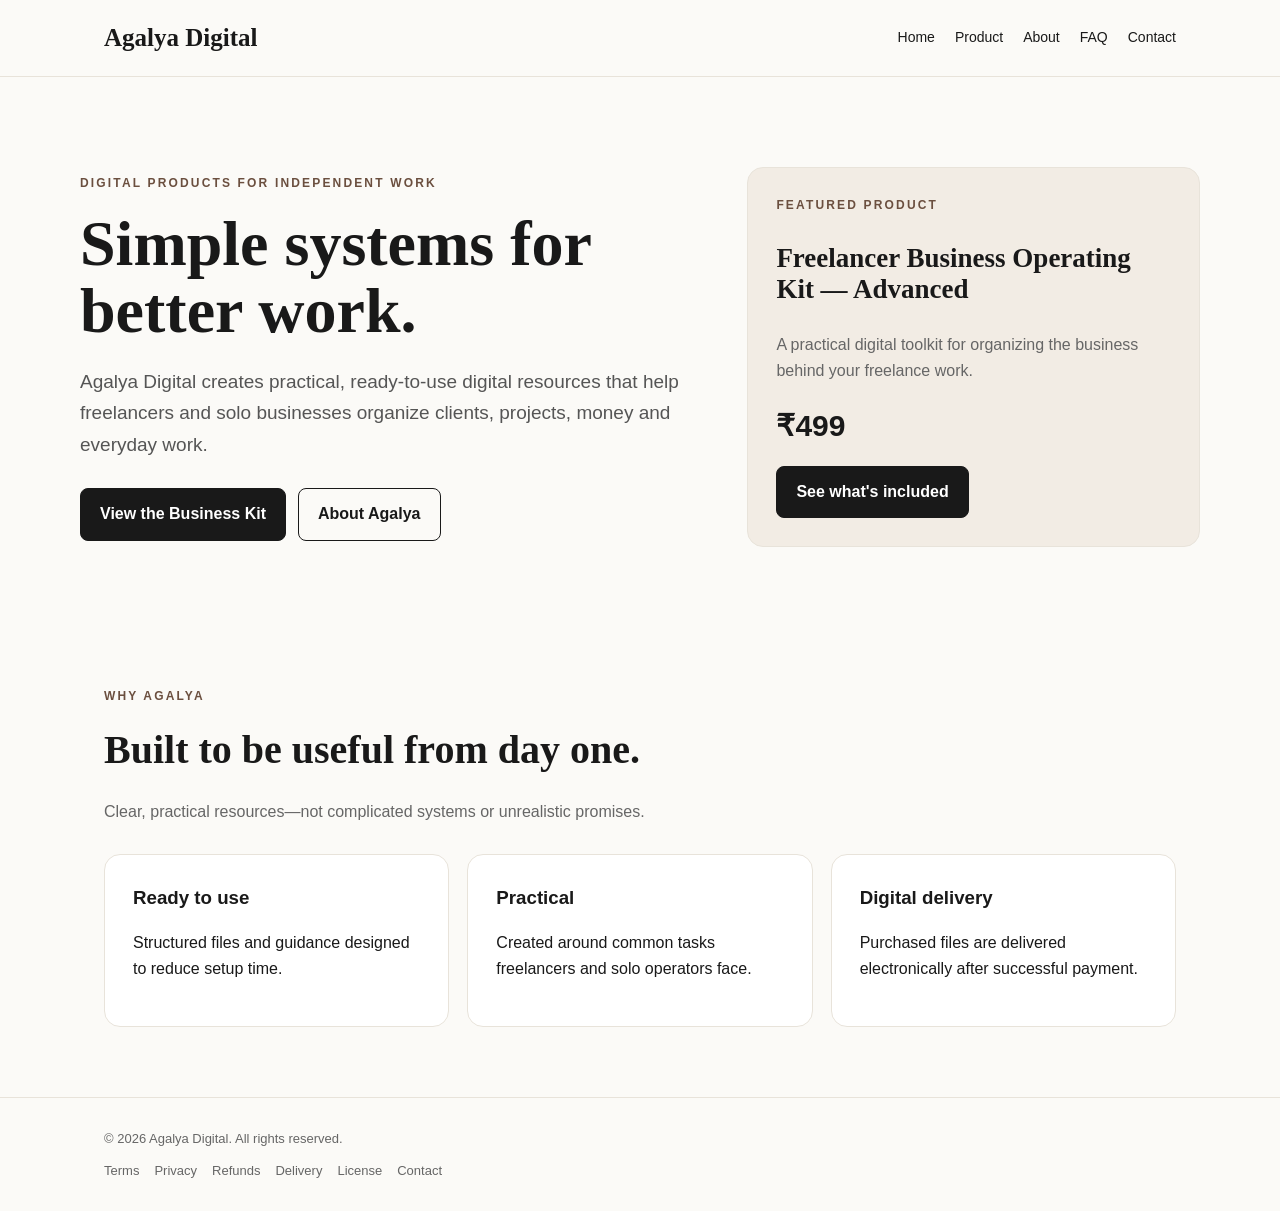
==== index.html @ ae73d0d1 "Add files via upload" ====
<!doctype html><html lang="en"><head><meta charset="utf-8"><meta name="viewport" content="width=device-width,initial-scale=1"><meta name="description" content="Agalya Digital — practical digital products for freelancers and solo businesses."><title>Agalya Digital — Practical Digital Products</title><link rel="stylesheet" href="styles.css"></head><body><header><div class="wrap nav"><a class="brand" href="index.html">Agalya Digital</a><nav class="navlinks"><a href="index.html">Home</a><a href="product.html">Product</a><a href="about.html">About</a><a href="faq.html">FAQ</a><a href="contact.html">Contact</a></nav></div></header><main><section class="hero wrap"><div><div class="eyebrow">Digital products for independent work</div><h1>Simple systems for better work.</h1><p class="lead">Agalya Digital creates practical, ready-to-use digital resources that help freelancers and solo businesses organize clients, projects, money and everyday work.</p><div class="actions"><a class="btn primary" href="product.html">View the Business Kit</a><a class="btn" href="about.html">About Agalya</a></div></div><div class="hero-card"><div class="eyebrow">Featured product</div><h3>Freelancer Business Operating Kit — Advanced</h3><p class="mini">A practical digital toolkit for organizing the business behind your freelance work.</p><div class="price">₹499</div><a class="btn primary" href="product.html">See what's included</a></div></section><section class="section"><div class="wrap"><div class="eyebrow">Why Agalya</div><h2>Built to be useful from day one.</h2><p class="section-intro">Clear, practical resources—not complicated systems or unrealistic promises.</p><div class="grid"><div class="card"><h3>Ready to use</h3><p>Structured files and guidance designed to reduce setup time.</p></div><div class="card"><h3>Practical</h3><p>Created around common tasks freelancers and solo operators face.</p></div><div class="card"><h3>Digital delivery</h3><p>Purchased files are delivered electronically after successful payment.</p></div></div></div></section></main><footer><div class="wrap">© 2026 Agalya Digital. All rights reserved.<div class="footerlinks"><a href="terms.html">Terms</a><a href="privacy.html">Privacy</a><a href="refunds.html">Refunds</a><a href="shipping.html">Delivery</a><a href="license.html">License</a><a href="contact.html">Contact</a></div></div></footer></body></html>
---- styles.css ----
*{box-sizing:border-box}body{margin:0;background:#fbfaf7;color:#191919;font-family:Arial,sans-serif;line-height:1.65}a{color:inherit;text-decoration:none}.wrap{max-width:1120px;margin:auto;padding:0 24px}header{border-bottom:1px solid #e8e3da;background:#fbfaf7}.nav{min-height:76px;display:flex;align-items:center;justify-content:space-between;gap:20px}.brand{font:700 25px Georgia,serif}.navlinks{display:flex;gap:20px;font-size:14px}.hero{padding:90px 0 70px;display:grid;grid-template-columns:1.15fr .85fr;gap:55px;align-items:center}.eyebrow{font-size:12px;text-transform:uppercase;letter-spacing:.18em;color:#6b4f3f;font-weight:bold}.hero h1,.product h1,.policy h1,.section h2{font-family:Georgia,serif}.hero h1{font-size:64px;line-height:1.05;margin:16px 0 22px}.lead{font-size:19px;color:#555;max-width:700px}.actions{display:flex;gap:12px;flex-wrap:wrap;margin-top:28px}.btn{display:inline-block;padding:12px 19px;border:1px solid #191919;border-radius:8px;font-weight:bold}.primary{background:#191919;color:white}.hero-card,.product-box,.card{background:white;border:1px solid #e8e3da;border-radius:16px;padding:28px}.hero-card{background:#f2ece4}.hero-card h3{font:700 27px Georgia,serif}.price{font-size:30px;font-weight:800;margin:16px 0}.section{padding:70px 0}.section h2{font-size:40px;margin:10px 0}.section-intro,.mini{color:#666}.grid{display:grid;grid-template-columns:repeat(3,1fr);gap:18px;margin-top:28px}.card h3{margin:0 0 8px}.product{padding:70px 0}.product-layout{display:grid;grid-template-columns:1fr 1fr;gap:55px}.product h1,.policy h1{font-size:52px;line-height:1.1;margin:12px 0 20px}.product-box{position:sticky;top:20px}.notice{background:#f2ece4;border:1px solid #e8e3da;border-radius:10px;padding:17px;margin:22px 0}.checklist{list-style:none;padding:0}.checklist li{padding:9px 0;border-bottom:1px solid #e8e3da}.checklist li:before{content:"✓";font-weight:bold;color:#6b4f3f;margin-right:9px}.policy{max-width:850px;padding:65px 24px}.policy h2{font:700 28px Georgia,serif;margin-top:35px}.policy li,.policy p{color:#4f4f4f}.faq{border-top:1px solid #e8e3da}details{padding:19px 0;border-bottom:1px solid #e8e3da}summary{font-weight:bold;cursor:pointer}footer{border-top:1px solid #e8e3da;padding:30px 0;color:#666;font-size:13px}.footerlinks{display:flex;gap:15px;flex-wrap:wrap;margin-top:10px}@media(max-width:800px){.hero,.product-layout{grid-template-columns:1fr}.hero h1{font-size:46px}.product h1,.policy h1{font-size:42px}.grid{grid-template-columns:1fr}.nav{align-items:flex-start;padding:18px 24px}.navlinks{flex-wrap:wrap;justify-content:flex-end}.product-box{position:static}}
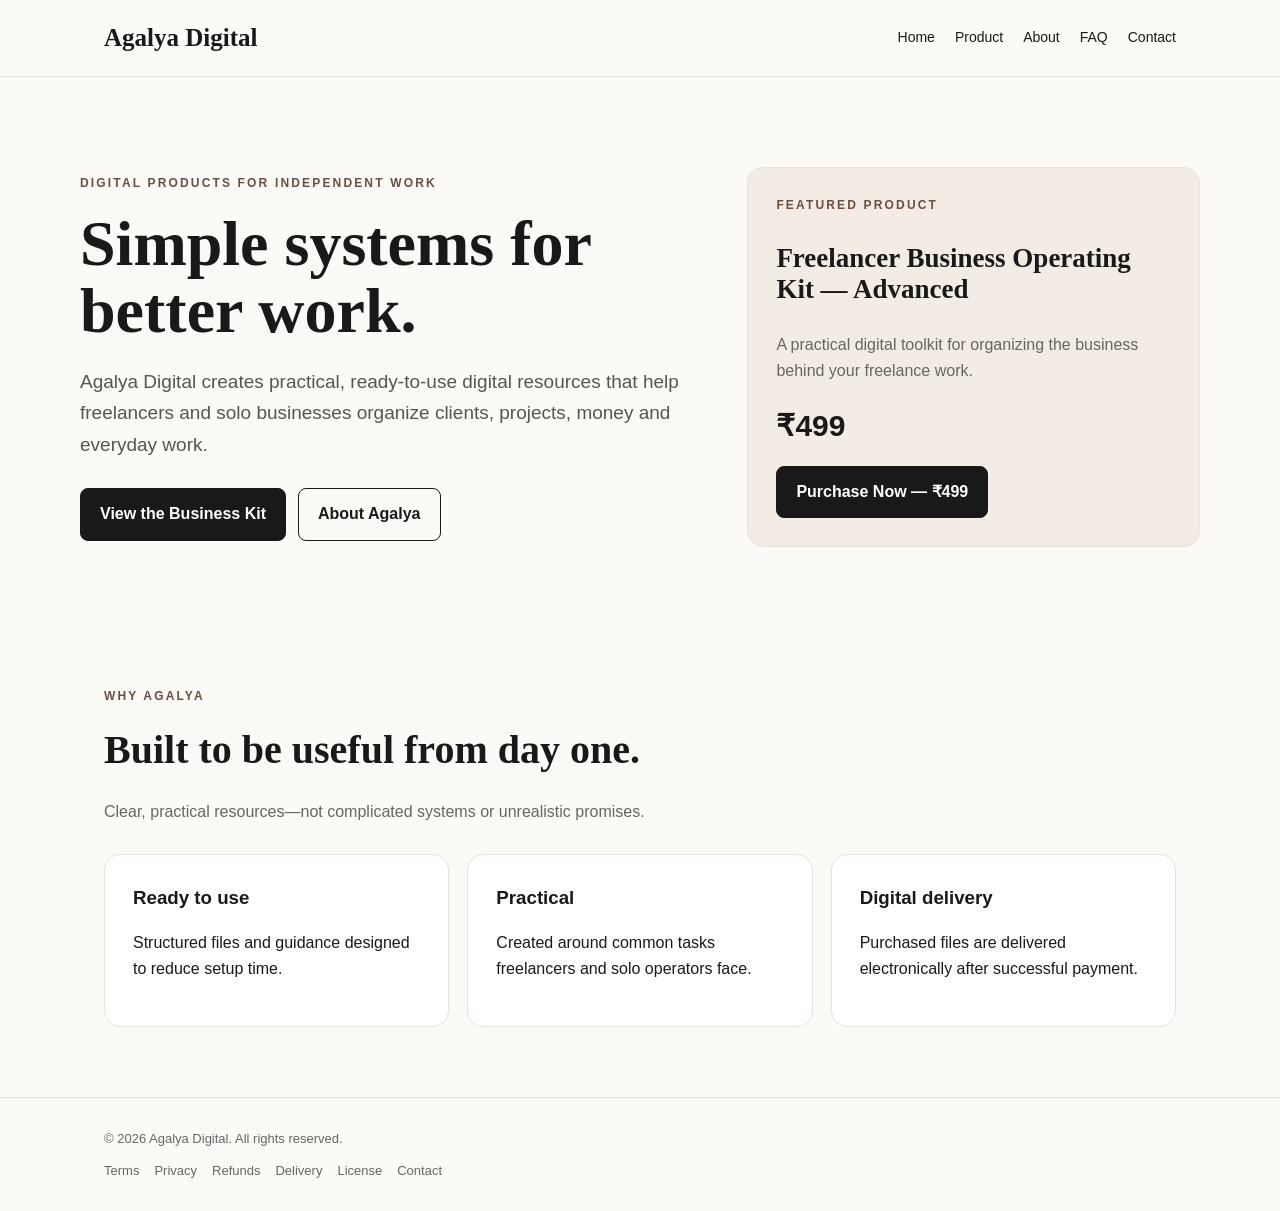
==== commit bbfe0c1a: "Add files via upload" ====
--- a/index.html
+++ b/index.html
@@ -1 +1 @@
-<!doctype html><html lang="en"><head><meta charset="utf-8"><meta name="viewport" content="width=device-width,initial-scale=1"><meta name="description" content="Agalya Digital — practical digital products for freelancers and solo businesses."><title>Agalya Digital — Practical Digital Products</title><link rel="stylesheet" href="styles.css"></head><body><header><div class="wrap nav"><a class="brand" href="index.html">Agalya Digital</a><nav class="navlinks"><a href="index.html">Home</a><a href="product.html">Product</a><a href="about.html">About</a><a href="faq.html">FAQ</a><a href="contact.html">Contact</a></nav></div></header><main><section class="hero wrap"><div><div class="eyebrow">Digital products for independent work</div><h1>Simple systems for better work.</h1><p class="lead">Agalya Digital creates practical, ready-to-use digital resources that help freelancers and solo businesses organize clients, projects, money and everyday work.</p><div class="actions"><a class="btn primary" href="product.html">View the Business Kit</a><a class="btn" href="about.html">About Agalya</a></div></div><div class="hero-card"><div class="eyebrow">Featured product</div><h3>Freelancer Business Operating Kit — Advanced</h3><p class="mini">A practical digital toolkit for organizing the business behind your freelance work.</p><div class="price">₹499</div><a class="btn primary" href="product.html">See what's included</a></div></section><section class="section"><div class="wrap"><div class="eyebrow">Why Agalya</div><h2>Built to be useful from day one.</h2><p class="section-intro">Clear, practical resources—not complicated systems or unrealistic promises.</p><div class="grid"><div class="card"><h3>Ready to use</h3><p>Structured files and guidance designed to reduce setup time.</p></div><div class="card"><h3>Practical</h3><p>Created around common tasks freelancers and solo operators face.</p></div><div class="card"><h3>Digital delivery</h3><p>Purchased files are delivered electronically after successful payment.</p></div></div></div></section></main><footer><div class="wrap">© 2026 Agalya Digital. All rights reserved.<div class="footerlinks"><a href="terms.html">Terms</a><a href="privacy.html">Privacy</a><a href="refunds.html">Refunds</a><a href="shipping.html">Delivery</a><a href="license.html">License</a><a href="contact.html">Contact</a></div></div></footer></body></html>+<!doctype html><html lang="en"><head><meta charset="utf-8"><meta name="viewport" content="width=device-width,initial-scale=1"><meta name="description" content="Agalya Digital — practical digital products for freelancers and solo businesses."><title>Agalya Digital — Practical Digital Products</title><link rel="stylesheet" href="styles.css"></head><body><header><div class="wrap nav"><a class="brand" href="index.html">Agalya Digital</a><nav class="navlinks"><a href="index.html">Home</a><a href="product.html">Product</a><a href="about.html">About</a><a href="faq.html">FAQ</a><a href="contact.html">Contact</a></nav></div></header><main><section class="hero wrap"><div><div class="eyebrow">Digital products for independent work</div><h1>Simple systems for better work.</h1><p class="lead">Agalya Digital creates practical, ready-to-use digital resources that help freelancers and solo businesses organize clients, projects, money and everyday work.</p><div class="actions"><a class="btn primary" href="product.html">View the Business Kit</a><a class="btn" href="about.html">About Agalya</a></div></div><div class="hero-card"><div class="eyebrow">Featured product</div><h3>Freelancer Business Operating Kit — Advanced</h3><p class="mini">A practical digital toolkit for organizing the business behind your freelance work.</p><div class="price">₹499</div><a class="btn primary" href="https://rzp.io/rzp/L4uqtCPH" target="_blank" rel="noopener noreferrer">Purchase Now — ₹499</a></div></section><section class="section"><div class="wrap"><div class="eyebrow">Why Agalya</div><h2>Built to be useful from day one.</h2><p class="section-intro">Clear, practical resources—not complicated systems or unrealistic promises.</p><div class="grid"><div class="card"><h3>Ready to use</h3><p>Structured files and guidance designed to reduce setup time.</p></div><div class="card"><h3>Practical</h3><p>Created around common tasks freelancers and solo operators face.</p></div><div class="card"><h3>Digital delivery</h3><p>Purchased files are delivered electronically after successful payment.</p></div></div></div></section></main><footer><div class="wrap">© 2026 Agalya Digital. All rights reserved.<div class="footerlinks"><a href="terms.html">Terms</a><a href="privacy.html">Privacy</a><a href="refunds.html">Refunds</a><a href="shipping.html">Delivery</a><a href="license.html">License</a><a href="contact.html">Contact</a></div></div></footer></body></html>
